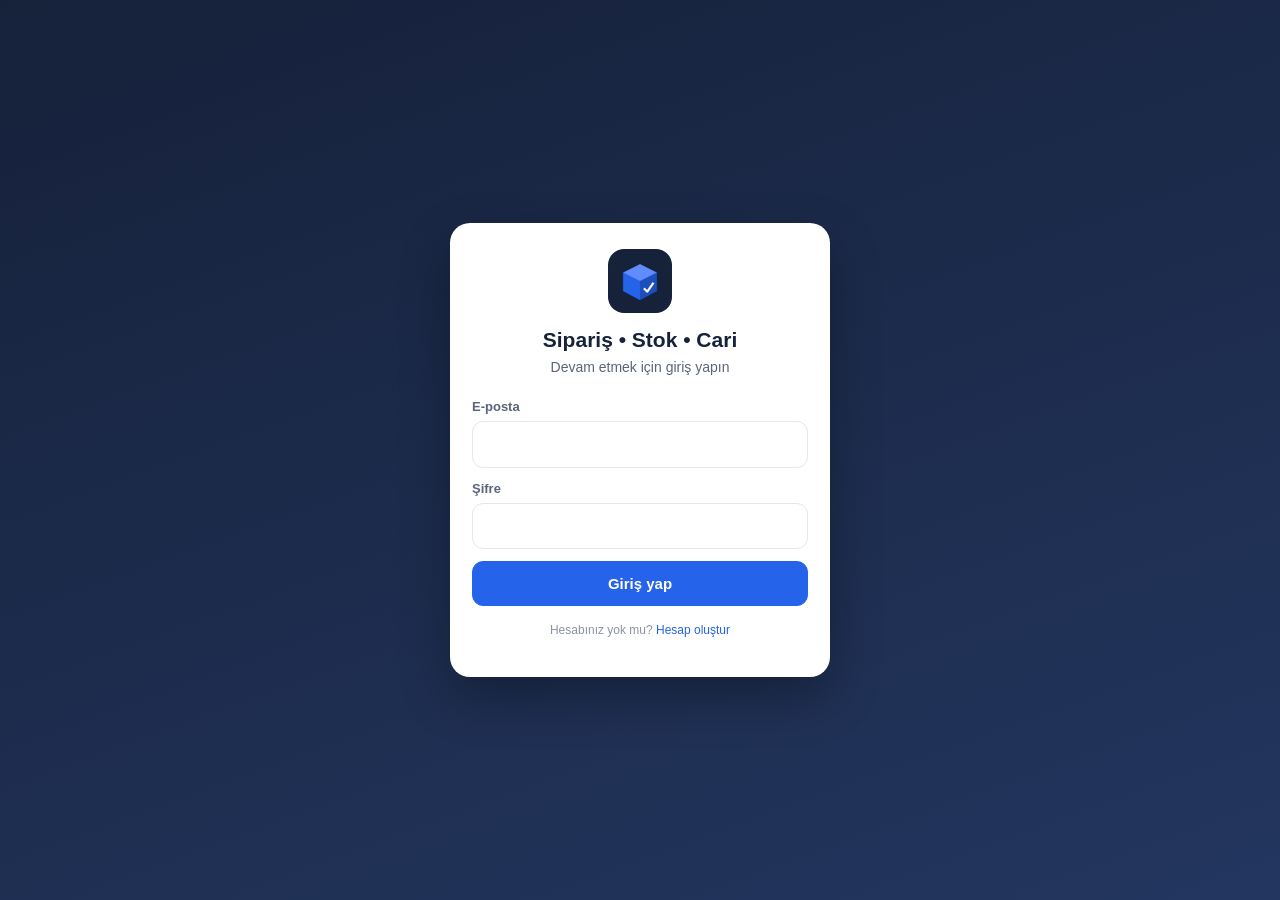
==== index.html @ 48bdfb94 "Sipariş • Stok • Cari v1.1 Co-Authored-By: Claude Opus 5.5 <noreply@anthropic.com> Claude-Session: h" ====
<!doctype html>
<html lang="tr">
<head>
  <meta charset="utf-8">
  <meta name="viewport" content="width=device-width, initial-scale=1, viewport-fit=cover">
  <title>Sipariş • Stok • Cari</title>
  <meta name="theme-color" content="#16213a">
  <meta name="apple-mobile-web-app-capable" content="yes">
  <meta name="mobile-web-app-capable" content="yes">
  <meta name="apple-mobile-web-app-status-bar-style" content="black-translucent">
  <meta name="apple-mobile-web-app-title" content="Stok Cari">
  <link rel="manifest" href="manifest.webmanifest">
  <link rel="icon" type="image/png" sizes="192x192" href="icons/icon-192.png">
  <link rel="apple-touch-icon" href="icons/apple-touch-icon.png">
  <link rel="stylesheet" href="styles.css">
</head>
<body>
  <div id="app"></div>
  <div id="modal-root"></div>
  <div id="toast-root"></div>
  <div id="print-root"></div>
  <script src="config.js"></script>
  <script src="app.js"></script>
</body>
</html>
---- styles.css ----
/* ===================== TEMA ===================== */
:root {
  --bg: #f3f5f9;
  --surface: #ffffff;
  --surface-2: #f7f8fb;
  --line: #e3e7ef;
  --text: #16213a;
  --text-2: #5b6578;
  --text-3: #8a93a6;
  --brand: #16213a;
  --accent: #2563eb;
  --accent-soft: #e8efff;
  --green: #0f9d63;
  --green-soft: #e3f6ed;
  --orange: #d9670b;
  --orange-soft: #fdf0e3;
  --red: #d63a3a;
  --red-soft: #fdeaea;
  --purple: #7046d6;
  --purple-soft: #efe9fd;
  --shadow: 0 1px 2px rgba(22,33,58,.06), 0 4px 16px rgba(22,33,58,.06);
  --radius: 14px;
  --safe-top: env(safe-area-inset-top, 0px);
  --safe-bottom: env(safe-area-inset-bottom, 0px);
  color-scheme: light;
}
@media (prefers-color-scheme: dark) {
  :root {
    --bg: #0e1424;
    --surface: #161e33;
    --surface-2: #1b2440;
    --line: #273152;
    --text: #e9edf6;
    --text-2: #a7b0c4;
    --text-3: #7d87a0;
    --brand: #0b1020;
    --accent: #5b8cff;
    --accent-soft: #1d2b52;
    --green: #33c38a;
    --green-soft: #133829;
    --orange: #f29a4a;
    --orange-soft: #3a2817;
    --red: #f06b6b;
    --red-soft: #3d1c22;
    --purple: #a58bf5;
    --purple-soft: #2a2350;
    --shadow: 0 1px 2px rgba(0,0,0,.3), 0 4px 16px rgba(0,0,0,.25);
    color-scheme: dark;
  }
}

* { box-sizing: border-box; -webkit-tap-highlight-color: transparent; }
html, body { margin: 0; height: 100%; }
body {
  font-family: -apple-system, BlinkMacSystemFont, "SF Pro Text", "Segoe UI", Roboto, Helvetica, Arial, sans-serif;
  font-size: 15px; line-height: 1.4; color: var(--text); background: var(--bg);
  -webkit-font-smoothing: antialiased;
}
button, input, select, textarea { font: inherit; color: inherit; }
a { color: var(--accent); text-decoration: none; }
.num { font-variant-numeric: tabular-nums; }
.muted { color: var(--text-2); }
.small { font-size: 13px; }
.tiny { font-size: 12px; color: var(--text-3); }
.right { text-align: right; }
.hidden { display: none !important; }

/* ===================== YERLESIM ===================== */
.shell { display: flex; min-height: 100vh; }
.sidebar { display: none; }
.main { flex: 1; min-width: 0; display: flex; flex-direction: column; }
.topbar {
  position: sticky; top: 0; z-index: 20;
  background: var(--brand); color: #fff;
  padding: calc(var(--safe-top) + 10px) 16px 12px;
  display: flex; align-items: center; gap: 10px;
}
.topbar h1 { font-size: 19px; margin: 0; font-weight: 700; flex: 1; min-width: 0; white-space: nowrap; overflow: hidden; text-overflow: ellipsis; }
.topbar .back { background: none; border: 0; color: #fff; padding: 4px 6px 4px 0; display: flex; align-items: center; cursor: pointer; }
.topbar .tb-btn {
  background: rgba(255,255,255,.14); border: 0; color: #fff; border-radius: 10px;
  padding: 7px 12px; font-weight: 600; font-size: 14px; display: inline-flex; align-items: center; gap: 6px; cursor: pointer;
}
.view { padding: 14px 14px calc(90px + var(--safe-bottom)); max-width: 1180px; width: 100%; margin: 0 auto; }

.bottomnav {
  position: fixed; left: 0; right: 0; bottom: 0; z-index: 30;
  background: var(--surface); border-top: 1px solid var(--line);
  display: flex; padding-bottom: var(--safe-bottom);
}
.bottomnav a {
  flex: 1; display: flex; flex-direction: column; align-items: center; gap: 2px;
  padding: 8px 2px 7px; color: var(--text-3); font-size: 11px; font-weight: 600;
}
.bottomnav a.active { color: var(--accent); }
.bottomnav svg, .sidebar svg { width: 23px; height: 23px; }

@media (min-width: 900px) {
  .sidebar {
    display: flex; flex-direction: column; width: 232px; flex-shrink: 0;
    background: var(--brand); color: #cfd6e6; position: sticky; top: 0; height: 100vh; padding: 20px 12px;
  }
  .sidebar .brand { color: #fff; font-weight: 800; font-size: 17px; padding: 4px 10px 18px; letter-spacing: -.2px; }
  .sidebar .brand small { display: block; font-weight: 500; font-size: 12px; color: #8f9bb8; margin-top: 2px; }
  .sidebar a { display: flex; align-items: center; gap: 12px; color: #cfd6e6; padding: 10px 12px; border-radius: 10px; font-weight: 600; margin-bottom: 2px; }
  .sidebar a:hover { background: rgba(255,255,255,.06); }
  .sidebar a.active { background: rgba(255,255,255,.12); color: #fff; }
  .sidebar .spacer { flex: 1; }
  .sidebar .who { font-size: 12px; color: #8f9bb8; padding: 8px 12px; }
  .bottomnav { display: none; }
  .topbar { padding-top: 14px; }
  .view { padding: 20px 24px 40px; }
}

/* ===================== KARTLAR ===================== */
.card { background: var(--surface); border-radius: var(--radius); box-shadow: var(--shadow); padding: 14px; margin-bottom: 14px; }
.card h2, .section-title { font-size: 13px; text-transform: uppercase; letter-spacing: .6px; color: var(--text-3); margin: 0 0 10px; font-weight: 700; }
.section-title { margin: 18px 4px 8px; display: flex; align-items: center; justify-content: space-between; }
.section-title a { text-transform: none; letter-spacing: 0; font-size: 14px; }

.kpis { display: grid; grid-template-columns: repeat(2, 1fr); gap: 10px; margin-bottom: 14px; }
@media (min-width: 700px) { .kpis { grid-template-columns: repeat(4, 1fr); } }
.kpi { background: var(--surface); border-radius: var(--radius); box-shadow: var(--shadow); padding: 12px 14px; border-top: 3px solid var(--accent); }
.kpi .l { font-size: 12px; color: var(--text-3); font-weight: 700; text-transform: uppercase; letter-spacing: .4px; }
.kpi .v { font-size: 21px; font-weight: 800; margin-top: 4px; letter-spacing: -.3px; }
.kpi .s { font-size: 12px; color: var(--text-2); margin-top: 2px; }
.kpi.green { border-top-color: var(--green); } .kpi.orange { border-top-color: var(--orange); }
.kpi.red { border-top-color: var(--red); } .kpi.purple { border-top-color: var(--purple); }

.quick { display: grid; grid-template-columns: repeat(2, 1fr); gap: 10px; margin-bottom: 6px; }
@media (min-width: 700px) { .quick { grid-template-columns: repeat(4, 1fr); } }
.quick button {
  border: 0; border-radius: var(--radius); padding: 14px 12px; color: #fff; font-weight: 700; font-size: 15px;
  display: flex; align-items: center; gap: 10px; cursor: pointer; box-shadow: var(--shadow); text-align: left;
}
.quick button svg { width: 22px; height: 22px; flex-shrink: 0; }
.q-blue { background: var(--accent); } .q-green { background: var(--green); }
.q-orange { background: var(--orange); } .q-purple { background: var(--purple); }

/* ===================== LISTELER ===================== */
.list { background: var(--surface); border-radius: var(--radius); box-shadow: var(--shadow); overflow: hidden; margin-bottom: 14px; }
.row {
  display: flex; align-items: center; gap: 12px; padding: 12px 14px; border-bottom: 1px solid var(--line); cursor: pointer;
}
.row:last-child { border-bottom: 0; }
.row:active { background: var(--surface-2); }
.row .main-col { flex: 1; min-width: 0; }
.row .t { font-weight: 650; white-space: nowrap; overflow: hidden; text-overflow: ellipsis; }
.row .st { font-size: 13px; color: var(--text-2); margin-top: 2px; display: flex; gap: 6px; flex-wrap: wrap; align-items: center; }
.row .end { text-align: right; flex-shrink: 0; }
.row .amt { font-weight: 750; font-variant-numeric: tabular-nums; }
.empty { padding: 28px 16px; text-align: center; color: var(--text-3); }

.badge { display: inline-block; font-size: 11.5px; font-weight: 700; padding: 2px 8px; border-radius: 999px; background: var(--surface-2); color: var(--text-2); white-space: nowrap; }
.b-blue { background: var(--accent-soft); color: var(--accent); }
.b-green { background: var(--green-soft); color: var(--green); }
.b-orange { background: var(--orange-soft); color: var(--orange); }
.b-red { background: var(--red-soft); color: var(--red); }
.b-purple { background: var(--purple-soft); color: var(--purple); }

/* tablo (genis ekranlar) */
.table-wrap { overflow-x: auto; -webkit-overflow-scrolling: touch; }
table.tbl { width: 100%; border-collapse: collapse; font-size: 14px; }
.tbl th { text-align: left; font-size: 12px; color: var(--text-3); text-transform: uppercase; letter-spacing: .4px; font-weight: 700; padding: 9px 10px; border-bottom: 1px solid var(--line); white-space: nowrap; background: var(--surface-2); position: sticky; top: 0; }
.tbl td { padding: 9px 10px; border-bottom: 1px solid var(--line); vertical-align: middle; }
.tbl tr:last-child td { border-bottom: 0; }
.tbl td.r, .tbl th.r { text-align: right; font-variant-numeric: tabular-nums; }
.tbl tr.click { cursor: pointer; }
.tbl tr.click:hover td { background: var(--surface-2); }
.tbl tfoot td { font-weight: 800; background: var(--surface-2); }

/* ===================== ARAC CUBUGU / FILTRE ===================== */
.toolbar { display: flex; gap: 8px; margin-bottom: 10px; flex-wrap: wrap; align-items: center; }
.search {
  flex: 1; min-width: 180px; display: flex; align-items: center; gap: 8px; background: var(--surface);
  border: 1px solid var(--line); border-radius: 12px; padding: 0 12px;
}
.search input { border: 0; outline: 0; background: transparent; padding: 10px 0; flex: 1; min-width: 0; }
.search svg { width: 18px; height: 18px; color: var(--text-3); }
.chips { display: flex; gap: 6px; overflow-x: auto; padding-bottom: 2px; margin-bottom: 10px; -webkit-overflow-scrolling: touch; }
.chip {
  border: 1px solid var(--line); background: var(--surface); padding: 6px 12px; border-radius: 999px;
  font-size: 13.5px; font-weight: 600; white-space: nowrap; cursor: pointer; color: var(--text-2);
}
.chip.on { background: var(--brand); color: #fff; border-color: var(--brand); }
@media (prefers-color-scheme: dark) { .chip.on { background: var(--accent); border-color: var(--accent); } }

/* ===================== BUTONLAR ===================== */
.btn {
  border: 0; border-radius: 11px; padding: 11px 16px; font-weight: 700; cursor: pointer;
  background: var(--surface-2); color: var(--text); display: inline-flex; align-items: center; justify-content: center; gap: 7px;
  border: 1px solid var(--line);
}
.btn svg { width: 18px; height: 18px; }
.btn.primary { background: var(--accent); color: #fff; border-color: var(--accent); }
.btn.green { background: var(--green); color: #fff; border-color: var(--green); }
.btn.orange { background: var(--orange); color: #fff; border-color: var(--orange); }
.btn.red { background: var(--red-soft); color: var(--red); border-color: transparent; }
.btn.ghost { background: transparent; border-color: transparent; color: var(--accent); padding-left: 8px; padding-right: 8px; }
.btn.block { width: 100%; }
.btn.sm { padding: 7px 11px; font-size: 13.5px; border-radius: 9px; }
.btn:disabled { opacity: .55; cursor: default; }
.btn-row { display: flex; gap: 8px; flex-wrap: wrap; }
.btn-row .btn { flex: 1; min-width: 130px; }

/* ===================== FORMLAR ===================== */
.field { margin-bottom: 12px; }
.field label { display: block; font-size: 13px; font-weight: 700; color: var(--text-2); margin-bottom: 5px; }
.field .hint { font-size: 12px; color: var(--text-3); margin-top: 4px; }
.input, select.input, textarea.input {
  width: 100%; padding: 11px 12px; border: 1px solid var(--line); border-radius: 11px;
  background: var(--surface); outline: none; font-size: 16px; /* iOS zoom engeli */
  -webkit-appearance: none; appearance: none;
}
select.input { background-image: linear-gradient(45deg, transparent 50%, var(--text-3) 50%), linear-gradient(135deg, var(--text-3) 50%, transparent 50%); background-position: calc(100% - 18px) 50%, calc(100% - 13px) 50%; background-size: 5px 5px; background-repeat: no-repeat; padding-right: 30px; }
.input:focus { border-color: var(--accent); box-shadow: 0 0 0 3px var(--accent-soft); }
textarea.input { min-height: 70px; resize: vertical; }
.grid2 { display: grid; grid-template-columns: 1fr 1fr; gap: 10px; }
.grid3 { display: grid; grid-template-columns: 1fr 1fr 1fr; gap: 10px; }
@media (max-width: 520px) { .grid3 { grid-template-columns: 1fr 1fr; } }
.seg { display: flex; background: var(--surface-2); border: 1px solid var(--line); border-radius: 11px; padding: 3px; gap: 3px; }
.seg button { flex: 1; border: 0; background: transparent; padding: 8px 10px; border-radius: 8px; font-weight: 700; cursor: pointer; color: var(--text-2); }
.seg button.on { background: var(--surface); color: var(--text); box-shadow: var(--shadow); }
.seg button.on.r { background: var(--accent); color: #fff; }
.seg button.on.gr { background: var(--purple); color: #fff; }
.check { display: flex; align-items: center; gap: 10px; font-weight: 600; cursor: pointer; padding: 6px 0; }
.check input { width: 20px; height: 20px; accent-color: var(--accent); }

/* otomatik tamamlama */
.picker { position: relative; }
.picker .dd {
  position: absolute; left: 0; right: 0; top: calc(100% + 4px); z-index: 60; background: var(--surface);
  border: 1px solid var(--line); border-radius: 12px; box-shadow: var(--shadow); max-height: 280px; overflow-y: auto;
}
.picker .dd .opt { padding: 10px 12px; border-bottom: 1px solid var(--line); cursor: pointer; }
.picker .dd .opt:last-child { border-bottom: 0; }
.picker .dd .opt:hover, .picker .dd .opt.hl { background: var(--accent-soft); }
.picker .dd .opt .o1 { font-weight: 650; }
.picker .dd .opt .o2 { font-size: 12.5px; color: var(--text-2); }
.picker .dd .add { color: var(--accent); font-weight: 700; }

/* siparis kalemleri */
.lines .line { border: 1px solid var(--line); border-radius: 12px; padding: 10px; margin-bottom: 8px; background: var(--surface-2); }
.lines .line .lr { display: grid; grid-template-columns: 1fr 1fr 1fr auto; gap: 8px; align-items: end; margin-top: 8px; }
.lines .line .lr .field { margin: 0; }
.lines .line .info { font-size: 12.5px; color: var(--text-2); margin-top: 6px; display: flex; gap: 8px; flex-wrap: wrap; }
.icon-btn { border: 0; background: transparent; color: var(--text-3); padding: 8px; border-radius: 9px; cursor: pointer; display: inline-flex; }
.icon-btn:hover { background: var(--red-soft); color: var(--red); }
.icon-btn svg { width: 20px; height: 20px; }
.totals { display: grid; gap: 6px; }
.totals .tr { display: flex; justify-content: space-between; font-variant-numeric: tabular-nums; }
.totals .tr.big { font-size: 19px; font-weight: 800; border-top: 1px solid var(--line); padding-top: 8px; margin-top: 4px; }

/* ozet kutulari */
.stats { display: grid; grid-template-columns: repeat(3, 1fr); gap: 8px; }
.stat { background: var(--surface-2); border-radius: 12px; padding: 10px 12px; }
.stat .l { font-size: 11.5px; color: var(--text-3); font-weight: 700; text-transform: uppercase; }
.stat .v { font-size: 17px; font-weight: 800; margin-top: 3px; font-variant-numeric: tabular-nums; }
.pos { color: var(--orange); } .neg { color: var(--accent); } .zero { color: var(--green); }

.kv { display: grid; grid-template-columns: auto 1fr; gap: 6px 14px; font-size: 14px; }
.kv .k { color: var(--text-3); }

/* ===================== MODAL ===================== */
.overlay {
  position: fixed; inset: 0; z-index: 100; background: rgba(10,15,30,.45);
  display: flex; align-items: flex-end; justify-content: center; animation: fade .15s ease;
}
.sheet {
  background: var(--surface); width: 100%; max-width: 620px; max-height: 92vh; overflow-y: auto;
  border-radius: 18px 18px 0 0; padding: 0 16px calc(16px + var(--safe-bottom)); animation: up .2s ease;
}
.sheet .sh-head { position: sticky; top: 0; background: var(--surface); display: flex; align-items: center; gap: 10px; padding: 14px 0 10px; z-index: 5; }
.sheet .sh-head h3 { margin: 0; font-size: 18px; flex: 1; }
.sheet .sh-foot { position: sticky; bottom: calc(-16px - var(--safe-bottom)); background: var(--surface); padding: 12px 0 calc(4px + var(--safe-bottom)); display: flex; gap: 8px; border-top: 1px solid var(--line); margin-top: 6px; }
.sheet .sh-foot .btn { flex: 1; }
@media (min-width: 700px) {
  .overlay { align-items: center; }
  .sheet { border-radius: 18px; max-height: 86vh; }
}
@keyframes fade { from { opacity: 0; } }
@keyframes up { from { transform: translateY(30px); opacity: .5; } }

/* ===================== BILDIRIM ===================== */
#toast-root { position: fixed; left: 0; right: 0; bottom: calc(76px + var(--safe-bottom)); z-index: 200; display: flex; flex-direction: column; align-items: center; gap: 8px; pointer-events: none; }
.toast { background: #16213a; color: #fff; padding: 11px 16px; border-radius: 12px; font-weight: 600; box-shadow: var(--shadow); max-width: 92vw; animation: up .2s ease; }
.toast.err { background: var(--red); }
.toast.ok { background: var(--green); }
@media (min-width: 900px) { #toast-root { bottom: 24px; } }

/* ===================== GIRIS ===================== */
.login { min-height: 100vh; display: flex; align-items: center; justify-content: center; padding: 20px; background: linear-gradient(160deg, #16213a 0%, #23365f 100%); }
.login .box { background: var(--surface); width: 100%; max-width: 380px; border-radius: 20px; padding: 26px 22px; box-shadow: 0 20px 50px rgba(0,0,0,.3); }
.login .logo { width: 64px; height: 64px; border-radius: 16px; display: block; margin: 0 auto 12px; }
.login h1 { text-align: center; font-size: 21px; margin: 0 0 4px; }
.login p.sub { text-align: center; color: var(--text-2); margin: 0 0 20px; font-size: 14px; }

.loading { padding: 40px; text-align: center; color: var(--text-3); }
.spinner { width: 26px; height: 26px; border: 3px solid var(--line); border-top-color: var(--accent); border-radius: 50%; animation: spin .8s linear infinite; margin: 0 auto 10px; }
@keyframes spin { to { transform: rotate(360deg); } }

/* ===================== YAZDIRMA ===================== */
#print-root { display: none; }
@media print {
  body > *:not(#print-root) { display: none !important; }
  #print-root { display: block; color: #000; font-size: 12pt; }
  #print-root table { width: 100%; border-collapse: collapse; }
  #print-root th, #print-root td { border-bottom: 1px solid #999; padding: 5px 4px; text-align: left; }
  #print-root .r { text-align: right; }
}

/* ===================== DUZELTMELER (mobil) ===================== */
.topbar svg { width: 20px; height: 20px; flex-shrink: 0; }
.topbar .tb-btn { white-space: nowrap; }
.kpi .v { font-size: clamp(16px, 4.6vw, 21px); white-space: nowrap; overflow: hidden; text-overflow: ellipsis; }
.stat .v { font-size: clamp(13px, 3.7vw, 17px); white-space: nowrap; overflow: hidden; text-overflow: ellipsis; }
.stat .l { font-size: 10.5px; }
@media (max-width: 640px) {
  .tbl.stack thead { display: none; }
  .tbl.stack, .tbl.stack tbody, .tbl.stack tfoot { display: block; }
  .tbl.stack tr { display: flex; flex-wrap: wrap; align-items: baseline; gap: 3px 14px; padding: 10px 14px; border-bottom: 1px solid var(--line); }
  .tbl.stack tr:last-child { border-bottom: 0; }
  .tbl.stack td { display: block; border: 0; padding: 0; text-align: left !important; }
  .tbl.stack td:empty { display: none; }
  .tbl.stack td[data-l]::before { content: attr(data-l) ' '; color: var(--text-3); font-size: 12px; font-weight: 600; }
  .tbl.stack td.w { flex-basis: 100%; }
  .tbl.stack td.push { margin-left: auto; }
  .tbl.stack tfoot tr { background: var(--surface-2); }
}
.input[type=date] { min-width: 0; }
@media (max-width: 640px) { .tbl.stack td.hidden-m { display: none; } .grid3 > .field:last-child { grid-column: 1 / -1; } }
.show-m { display: none; }
@media (max-width: 640px) { .show-m { display: inline; } }
.grid2 > *, .grid3 > * { min-width: 0; }
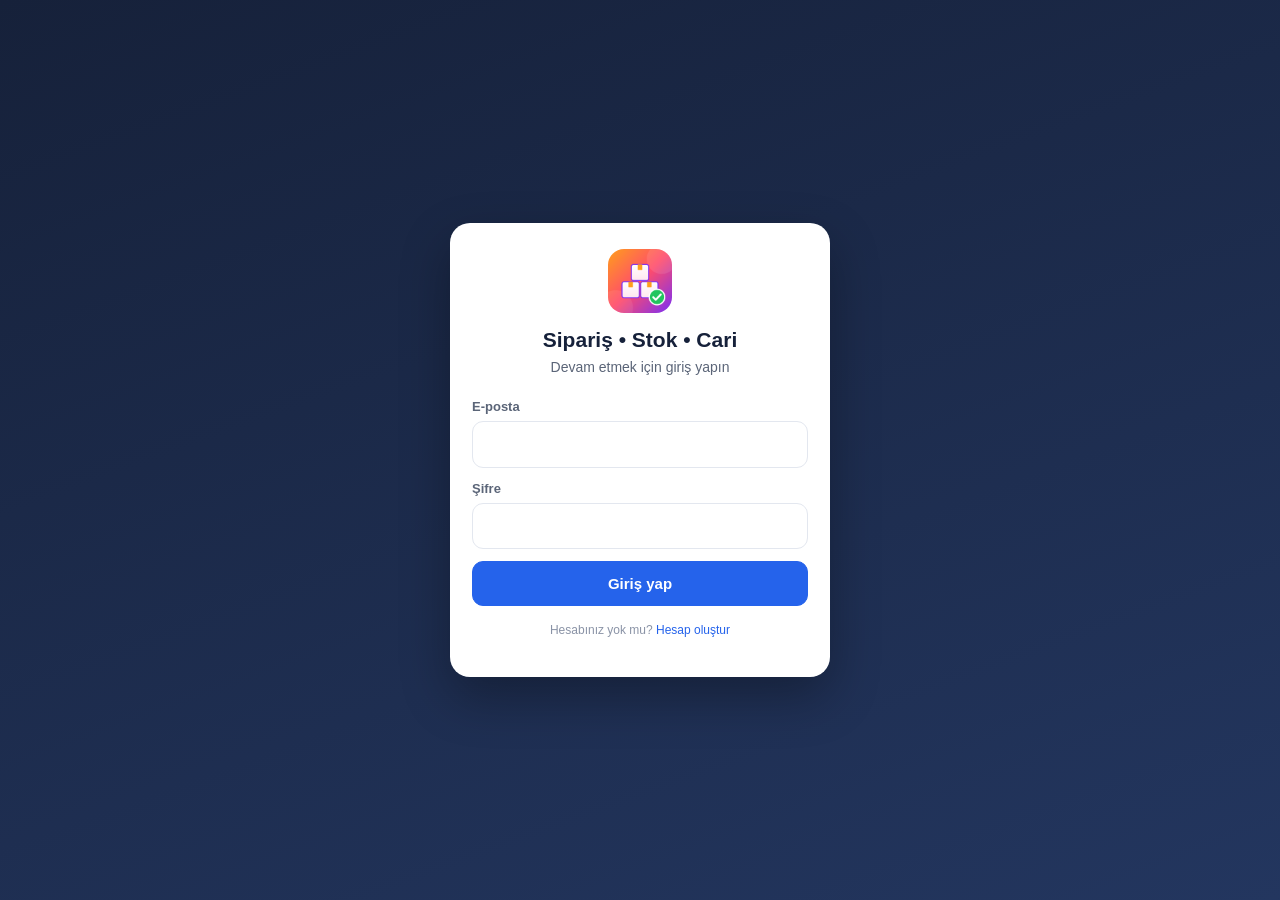
==== commit da092fb2: "Yeni renkli uygulama ikonu Co-Authored-By: Claude Opus 5.5 <noreply@anthropic.com> Claude-Session: h" ====
--- a/index.html
+++ b/index.html
@@ -10,8 +10,9 @@
   <meta name="apple-mobile-web-app-status-bar-style" content="black-translucent">
   <meta name="apple-mobile-web-app-title" content="Stok Cari">
   <link rel="manifest" href="manifest.webmanifest">
-  <link rel="icon" type="image/png" sizes="192x192" href="icons/icon-192.png">
-  <link rel="apple-touch-icon" href="icons/apple-touch-icon.png">
+  <link rel="icon" type="image/png" sizes="32x32" href="icons/favicon-32.png?v=2">
+  <link rel="icon" type="image/png" sizes="192x192" href="icons/icon-192.png?v=2">
+  <link rel="apple-touch-icon" href="icons/apple-touch-icon.png?v=2">
   <link rel="stylesheet" href="styles.css">
 </head>
 <body>
--- a/styles.css
+++ b/styles.css
@@ -332,3 +332,5 @@
 .show-m { display: none; }
 @media (max-width: 640px) { .show-m { display: inline; } }
 .grid2 > *, .grid3 > * { min-width: 0; }
+.stats.stats4 { grid-template-columns: repeat(4, 1fr); }
+@media (max-width: 640px) { .stats.stats4 { grid-template-columns: 1fr 1fr; } }
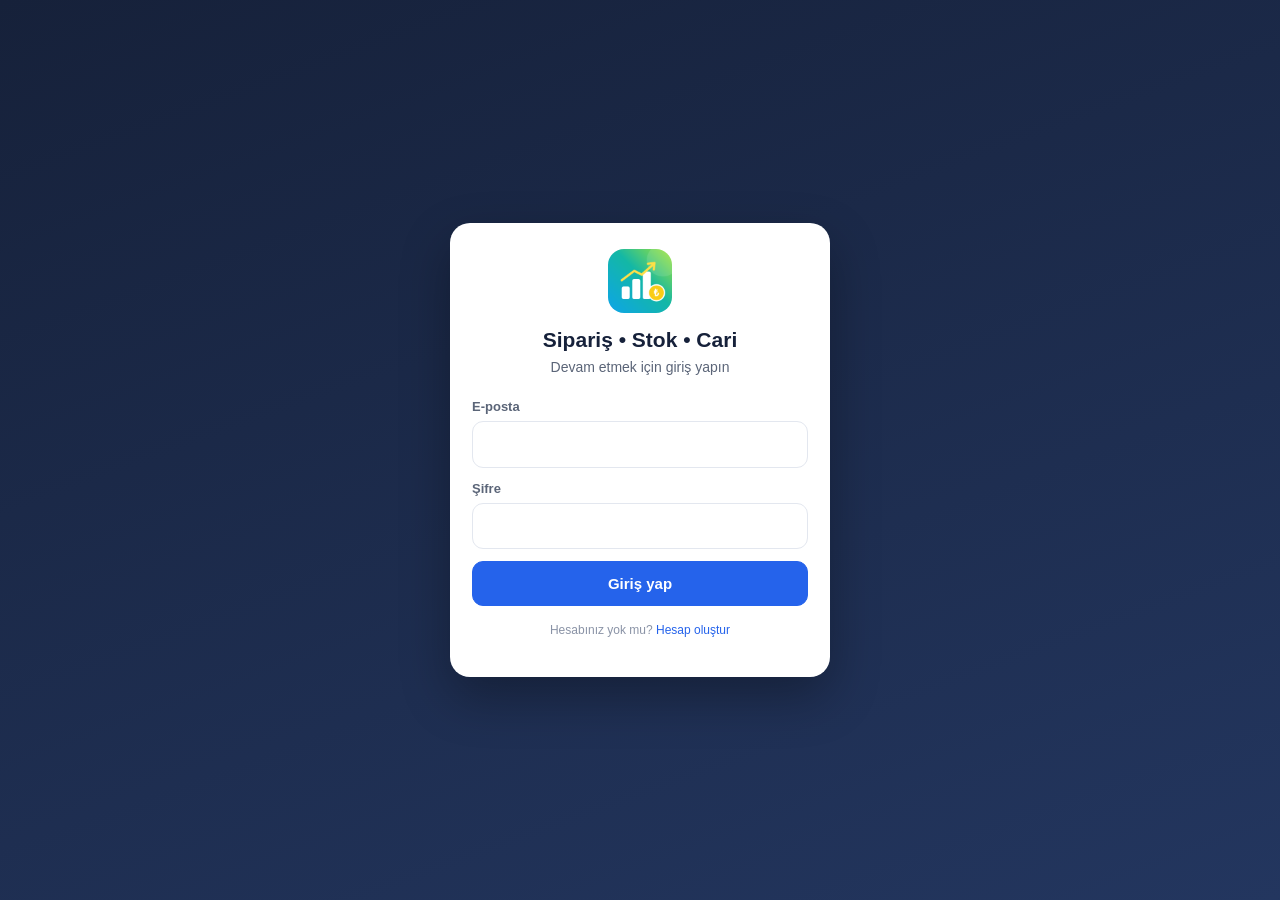
==== commit 86641382: "İkon: B tasarımı (grafik + ₺) Co-Authored-By: Claude Opus 5.5 <noreply@anthropic.com> Claude-Session" ====
--- a/index.html
+++ b/index.html
@@ -10,9 +10,9 @@
   <meta name="apple-mobile-web-app-status-bar-style" content="black-translucent">
   <meta name="apple-mobile-web-app-title" content="Stok Cari">
   <link rel="manifest" href="manifest.webmanifest">
-  <link rel="icon" type="image/png" sizes="32x32" href="icons/favicon-32.png?v=2">
-  <link rel="icon" type="image/png" sizes="192x192" href="icons/icon-192.png?v=2">
-  <link rel="apple-touch-icon" href="icons/apple-touch-icon.png?v=2">
+  <link rel="icon" type="image/png" sizes="32x32" href="icons/favicon-32.png?v=3">
+  <link rel="icon" type="image/png" sizes="192x192" href="icons/icon-192.png?v=3">
+  <link rel="apple-touch-icon" href="icons/apple-touch-icon.png?v=3">
   <link rel="stylesheet" href="styles.css">
 </head>
 <body>
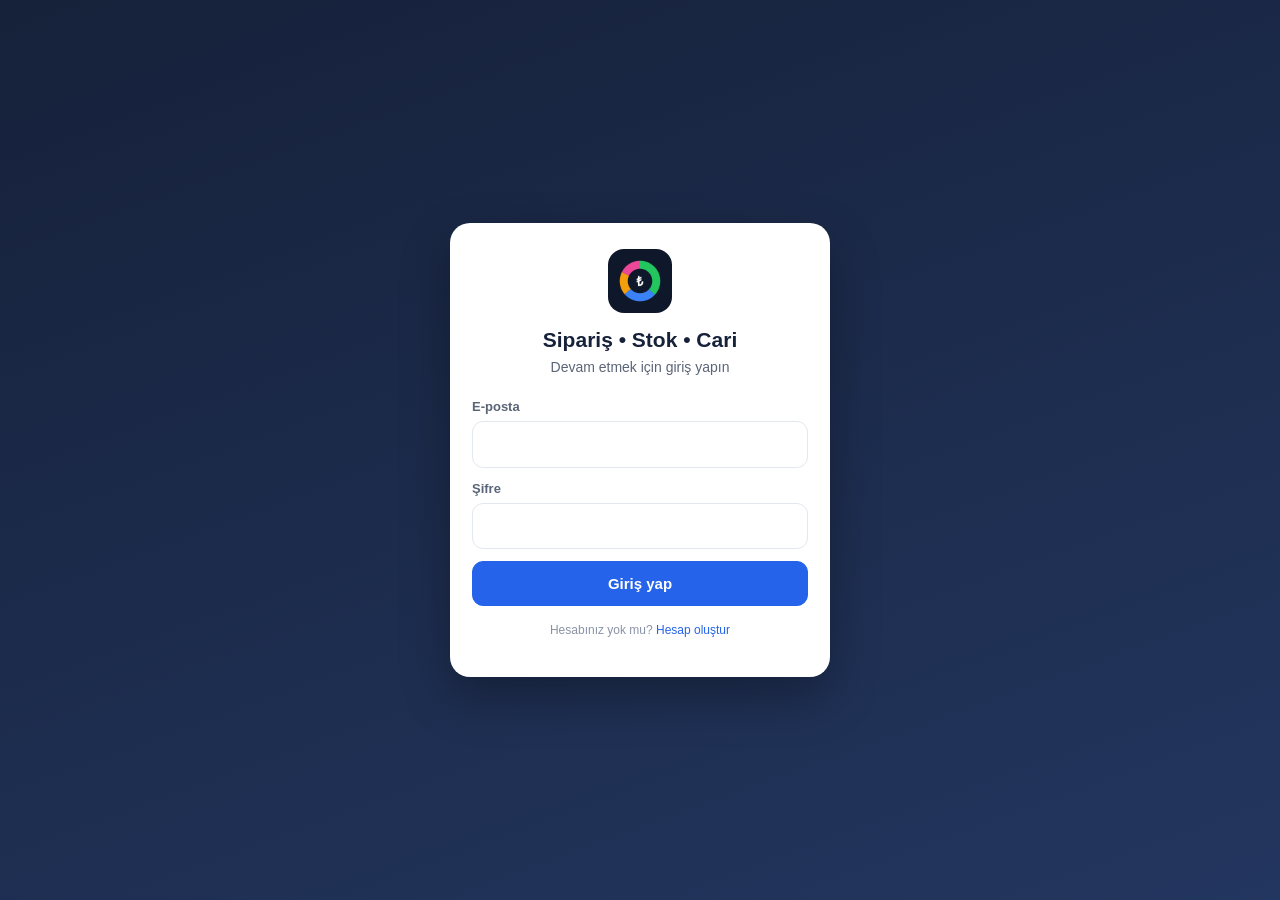
==== commit 58e2f499: "İkon: F tasarımı (renkli pasta grafik + ₺) Co-Authored-By: Claude Opus 5.5 <noreply@anthropic.com> C" ====
--- a/index.html
+++ b/index.html
@@ -10,9 +10,9 @@
   <meta name="apple-mobile-web-app-status-bar-style" content="black-translucent">
   <meta name="apple-mobile-web-app-title" content="Stok Cari">
   <link rel="manifest" href="manifest.webmanifest">
-  <link rel="icon" type="image/png" sizes="32x32" href="icons/favicon-32.png?v=3">
-  <link rel="icon" type="image/png" sizes="192x192" href="icons/icon-192.png?v=3">
-  <link rel="apple-touch-icon" href="icons/apple-touch-icon.png?v=3">
+  <link rel="icon" type="image/png" sizes="32x32" href="icons/favicon-32.png?v=4">
+  <link rel="icon" type="image/png" sizes="192x192" href="icons/icon-192.png?v=4">
+  <link rel="apple-touch-icon" href="icons/apple-touch-icon.png?v=4">
   <link rel="stylesheet" href="styles.css">
 </head>
 <body>
